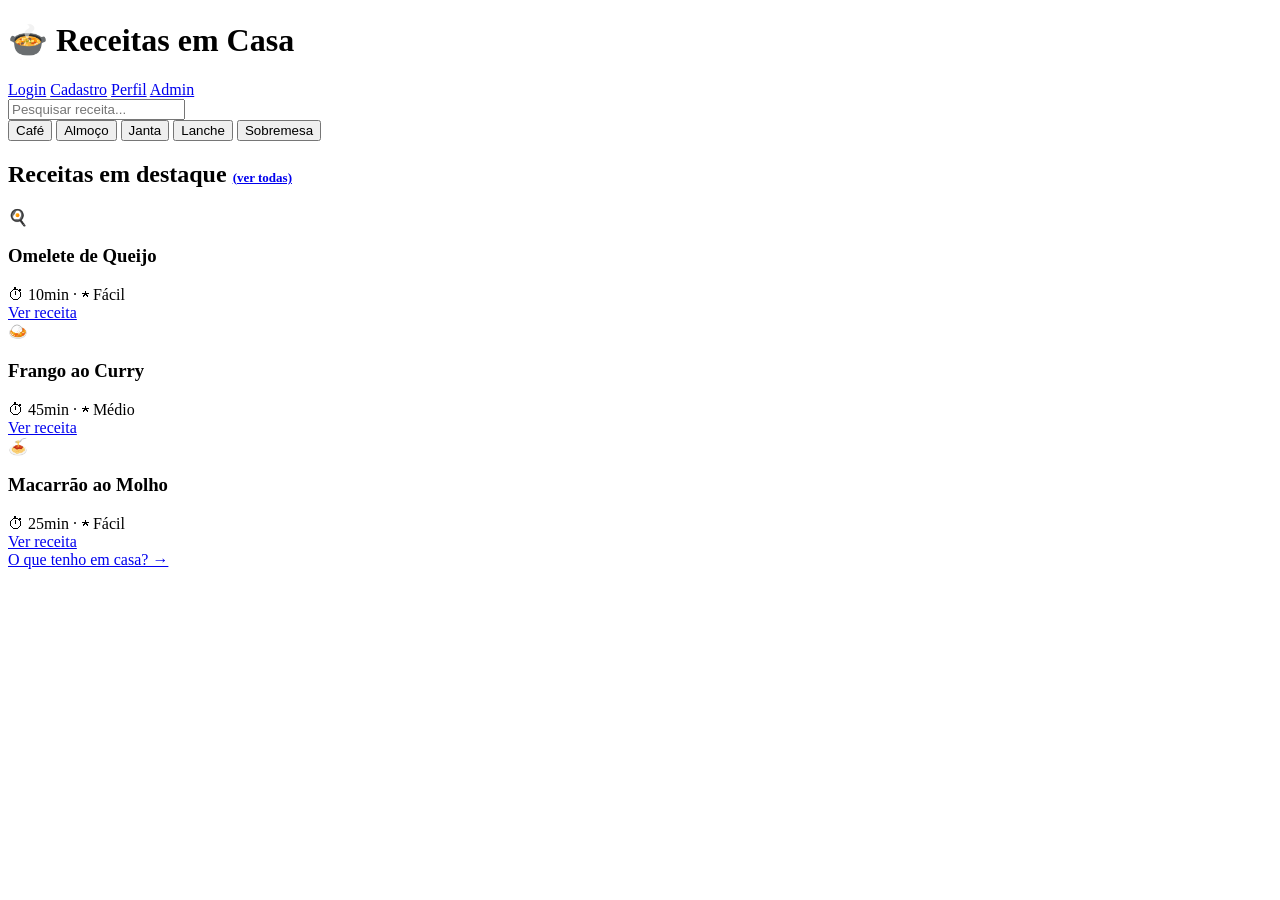
==== www/index.html @ 83ec2e12 "Add files via upload" ====
<!DOCTYPE html>
<html lang="pt-BR">
<head>
<meta charset="UTF-8">
<meta name="viewport" content="width=device-width, initial-scale=1.0">
<title>Receitas em Casa</title>
<link rel="stylesheet" href="css/style.css">
</head>
<body>

  <div class="pagina-inicial">

    <div class="top-bar">
      <h1>🍲 Receitas em Casa</h1>
      <div class="botoes">
        <a href="login.html" class="entrar">Login</a>
        <a href="cadastro.html" class="cadastrar">Cadastro</a>
        <a href="perfil.html" class="entrar">Perfil</a>
        <a href="admin.html" class="entrar">Admin</a>
      </div>
    </div>

    <input type="text" class="busca" placeholder="Pesquisar receita...">

    <div class="categorias">
      <button type="button">Café</button>
      <button type="button">Almoço</button>
      <button type="button">Janta</button>
      <button type="button">Lanche</button>
      <button type="button">Sobremesa</button>
    </div>

    <h2 class="secao-titulo">Receitas em destaque <a href="lista.html" style="font-size: 13px;">(ver todas)</a></h2>

    <!-- dados mockados: ainda não há back-end nem banco conectado -->
    <div class="grid-receitas">
      <div class="receita-card">
        <div class="foto">🍳</div>
        <div class="info">
          <h3>Omelete de Queijo</h3>
          <div class="meta">⏱ 10min · ★ Fácil</div>
          <a href="detalhe.html">Ver receita</a>
        </div>
      </div>

      <div class="receita-card">
        <div class="foto">🍛</div>
        <div class="info">
          <h3>Frango ao Curry</h3>
          <div class="meta">⏱ 45min · ★ Médio</div>
          <a href="detalhe.html">Ver receita</a>
        </div>
      </div>

      <div class="receita-card">
        <div class="foto">🍝</div>
        <div class="info">
          <h3>Macarrão ao Molho</h3>
          <div class="meta">⏱ 25min · ★ Fácil</div>
          <a href="detalhe.html">Ver receita</a>
        </div>
      </div>
    </div>

    <a href="o-que-tenho.html" class="destaque-outro">O que tenho em casa? →</a>

  </div>

</body>
</html>
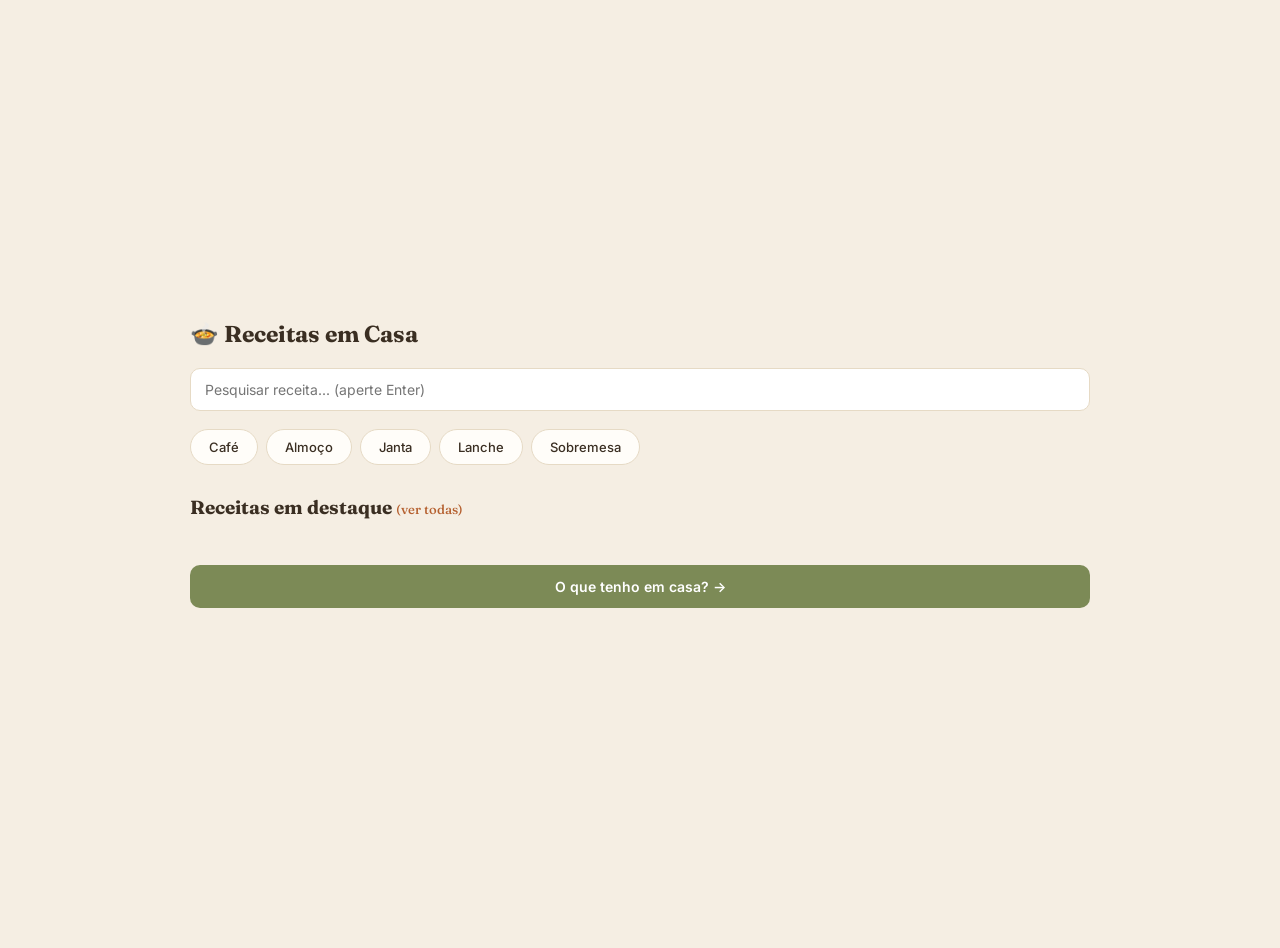
==== commit a765590a: "Add files via upload" ====
--- a/www/index.html
+++ b/www/index.html
@@ -12,59 +12,30 @@
 
     <div class="top-bar">
       <h1>🍲 Receitas em Casa</h1>
-      <div class="botoes">
-        <a href="login.html" class="entrar">Login</a>
-        <a href="cadastro.html" class="cadastrar">Cadastro</a>
-        <a href="perfil.html" class="entrar">Perfil</a>
-        <a href="admin.html" class="entrar">Admin</a>
-      </div>
+      <div class="botoes" id="botoesTopo"></div>
     </div>
 
-    <input type="text" class="busca" placeholder="Pesquisar receita...">
+    <input type="text" id="buscaHome" class="busca" placeholder="Pesquisar receita... (aperte Enter)">
 
     <div class="categorias">
-      <button type="button">Café</button>
-      <button type="button">Almoço</button>
-      <button type="button">Janta</button>
-      <button type="button">Lanche</button>
-      <button type="button">Sobremesa</button>
+      <a href="lista.html?categoria=cafe">Café</a>
+      <a href="lista.html?categoria=almoco">Almoço</a>
+      <a href="lista.html?categoria=janta">Janta</a>
+      <a href="lista.html?categoria=lanche">Lanche</a>
+      <a href="lista.html?categoria=sobremesa">Sobremesa</a>
     </div>
 
     <h2 class="secao-titulo">Receitas em destaque <a href="lista.html" style="font-size: 13px;">(ver todas)</a></h2>
 
-    <!-- dados mockados: ainda não há back-end nem banco conectado -->
-    <div class="grid-receitas">
-      <div class="receita-card">
-        <div class="foto">🍳</div>
-        <div class="info">
-          <h3>Omelete de Queijo</h3>
-          <div class="meta">⏱ 10min · ★ Fácil</div>
-          <a href="detalhe.html">Ver receita</a>
-        </div>
-      </div>
-
-      <div class="receita-card">
-        <div class="foto">🍛</div>
-        <div class="info">
-          <h3>Frango ao Curry</h3>
-          <div class="meta">⏱ 45min · ★ Médio</div>
-          <a href="detalhe.html">Ver receita</a>
-        </div>
-      </div>
-
-      <div class="receita-card">
-        <div class="foto">🍝</div>
-        <div class="info">
-          <h3>Macarrão ao Molho</h3>
-          <div class="meta">⏱ 25min · ★ Fácil</div>
-          <a href="detalhe.html">Ver receita</a>
-        </div>
-      </div>
-    </div>
+    <!-- os cards de destaque são só os 3 primeiros do banco de dados mockado -->
+    <div class="grid-receitas" id="listaDestaque"></div>
 
     <a href="o-que-tenho.html" class="destaque-outro">O que tenho em casa? →</a>
 
   </div>
 
+  <script src="js/dados.js"></script>
+  <script src="js/favoritos-helper.js"></script>
+  <script src="js/home.js"></script>
 </body>
 </html>
--- a/www/css/style.css
+++ b/www/css/style.css
@@ -0,0 +1,422 @@
+@import url('https://fonts.googleapis.com/css2?family=Fraunces:wght@600&family=Inter:wght@400;500;600&display=swap');
+
+body {
+  font-family: 'Inter', Arial, sans-serif;
+  background: #F5EEE3;
+  color: #3A2E22;
+  display: flex;
+  justify-content: center;
+  align-items: center;
+  min-height: 100vh;
+  margin: 0;
+  padding: 24px 16px;
+}
+
+.card {
+  background: #FFFDF9;
+  border: 1px solid #E6DAC5;
+  border-radius: 12px;
+  padding: 36px 32px;
+  width: 100%;
+  max-width: 340px;
+  text-align: center;
+  box-sizing: border-box;
+  box-shadow: 0 4px 14px rgba(58, 46, 34, 0.06);
+}
+
+h1 {
+  font-family: 'Fraunces', serif;
+  font-size: 23px;
+  margin-bottom: 4px;
+}
+
+p.subtitle {
+  color: #8A7A68;
+  font-size: 14px;
+  margin-bottom: 22px;
+}
+
+label {
+  display: block;
+  text-align: left;
+  font-size: 13px;
+  font-weight: 500;
+  margin-bottom: 6px;
+}
+
+input {
+  width: 100%;
+  padding: 11px 12px;
+  margin-bottom: 16px;
+  border: 1px solid #E6DAC5;
+  border-radius: 8px;
+  font-size: 14px;
+  font-family: 'Inter', Arial, sans-serif;
+  box-sizing: border-box;
+}
+
+input:focus {
+  outline: none;
+  border-color: #B5602F;
+}
+
+.checkboxes {
+  text-align: left;
+  margin: 4px 0 20px;
+}
+
+.checkboxes label {
+  display: inline-flex;
+  align-items: center;
+  gap: 6px;
+  font-size: 13px;
+  font-weight: 400;
+  width: 47%;
+  margin-bottom: 8px;
+}
+
+.checkboxes input {
+  width: auto;
+  margin: 0;
+}
+
+button {
+  width: 100%;
+  padding: 11px;
+  background: #B5602F;
+  color: white;
+  border: none;
+  border-radius: 8px;
+  font-size: 14px;
+  font-weight: 600;
+  cursor: pointer;
+  margin-top: 6px;
+  transition: background 0.15s ease;
+}
+
+button:hover {
+  background: #8F4A24;
+}
+
+.link {
+  font-size: 14px;
+  margin-top: 18px;
+  color: #8A7A68;
+}
+
+a {
+  color: #B5602F;
+  font-weight: 500;
+  text-decoration: none;
+}
+
+a:hover {
+  text-decoration: underline;
+}
+
+@media (max-width: 380px) {
+  .card {
+    padding: 28px 22px;
+  }
+}
+
+/* ===== Página inicial ===== */
+
+.top-bar {
+  width: 100%;
+  max-width: 900px;
+  display: flex;
+  justify-content: space-between;
+  align-items: center;
+  margin-bottom: 20px;
+  flex-wrap: wrap;
+  gap: 12px;
+}
+
+.top-bar h1 {
+  margin: 0;
+}
+
+.top-bar .botoes a {
+  display: inline-block;
+  margin-left: 10px;
+  padding: 9px 18px;
+  border-radius: 8px;
+  font-size: 14px;
+  font-weight: 600;
+  text-decoration: none;
+}
+
+.top-bar .botoes .entrar {
+  color: #B5602F;
+  border: 1px solid #B5602F;
+}
+
+.top-bar .botoes .cadastrar {
+  background: #B5602F;
+  color: white;
+}
+
+.pagina-inicial {
+  width: 100%;
+  max-width: 900px;
+}
+
+.busca {
+  width: 100%;
+  padding: 12px 14px;
+  border: 1px solid #E6DAC5;
+  border-radius: 10px;
+  font-size: 14px;
+  font-family: 'Inter', Arial, sans-serif;
+  margin-bottom: 18px;
+  box-sizing: border-box;
+}
+
+.categorias {
+  display: flex;
+  flex-wrap: wrap;
+  gap: 8px;
+  margin-bottom: 30px;
+}
+
+.categorias button,
+.categorias a {
+  width: auto;
+  margin: 0;
+  padding: 9px 18px;
+  background: #FFFDF9;
+  color: #3A2E22;
+  font-weight: 500;
+  border: 1px solid #E6DAC5;
+  border-radius: 999px;
+  font-size: 13px;
+  text-decoration: none;
+  display: inline-block;
+}
+
+.categorias button:hover,
+.categorias a:hover {
+  background: #F5EEE3;
+}
+
+h2.secao-titulo {
+  font-family: 'Fraunces', serif;
+  font-size: 19px;
+  margin-bottom: 16px;
+}
+
+.grid-receitas {
+  display: grid;
+  grid-template-columns: repeat(auto-fit, minmax(220px, 1fr));
+  gap: 18px;
+  margin-bottom: 30px;
+}
+
+.receita-card {
+  background: #FFFDF9;
+  border: 1px solid #E6DAC5;
+  border-radius: 12px;
+  overflow: hidden;
+  text-align: left;
+  box-shadow: 0 4px 14px rgba(58, 46, 34, 0.05);
+}
+
+.receita-card .foto {
+  height: 120px;
+  background: #EFE3D0;
+  display: flex;
+  align-items: center;
+  justify-content: center;
+  font-size: 34px;
+}
+
+.receita-card .info {
+  padding: 16px;
+}
+
+.receita-card .info h3 {
+  font-family: 'Fraunces', serif;
+  font-size: 16px;
+  margin: 0 0 8px;
+}
+
+.receita-card .info .meta {
+  color: #8A7A68;
+  font-size: 13px;
+  margin-bottom: 12px;
+}
+
+.receita-card .info a {
+  font-size: 13px;
+}
+
+.destaque-outro {
+  display: block;
+  text-align: center;
+  background: #7C8A56;
+  color: white !important;
+  padding: 13px;
+  border-radius: 10px;
+  text-decoration: none;
+  font-weight: 600;
+  font-size: 14px;
+  margin-bottom: 20px;
+}
+
+/* ===== Lista de receitas ===== */
+
+.filtro {
+  width: 100%;
+  padding: 10px 12px;
+  margin-bottom: 22px;
+  border: 1px solid #E6DAC5;
+  border-radius: 8px;
+  font-size: 14px;
+  font-family: 'Inter', Arial, sans-serif;
+  background: #FFFDF9;
+}
+
+.voltar {
+  display: inline-block;
+  margin-bottom: 16px;
+  font-size: 14px;
+}
+
+/* ===== Detalhe da receita ===== */
+
+.receita-detalhe {
+  width: 100%;
+  max-width: 500px;
+}
+
+.receita-detalhe .foto-grande {
+  height: 200px;
+  background: #EFE3D0;
+  border-radius: 12px;
+  display: flex;
+  align-items: center;
+  justify-content: center;
+  font-size: 60px;
+  margin-bottom: 18px;
+}
+
+.receita-detalhe h1 {
+  text-align: left;
+  margin-bottom: 6px;
+}
+
+.receita-detalhe .meta {
+  color: #8A7A68;
+  font-size: 14px;
+  margin-bottom: 20px;
+}
+
+.receita-detalhe h3 {
+  font-family: 'Fraunces', serif;
+  font-size: 16px;
+  margin-bottom: 10px;
+  margin-top: 22px;
+}
+
+.receita-detalhe ul,
+.receita-detalhe ol {
+  padding-left: 20px;
+  font-size: 14px;
+  line-height: 1.7;
+}
+
+.acoes {
+  display: flex;
+  gap: 10px;
+  margin-top: 22px;
+}
+
+.acoes button {
+  width: auto;
+  flex: 1;
+  background: #FFFDF9;
+  color: #3A2E22;
+  border: 1px solid #E6DAC5;
+  font-weight: 500;
+}
+
+.acoes button.favoritado {
+  background: #B5602F;
+  color: white;
+  border-color: #B5602F;
+}
+
+/* ===== O que tenho em casa? ===== */
+
+#listaResultado {
+  display: none;
+}
+
+/* ===== Painel admin ===== */
+
+.lista-admin {
+  margin-bottom: 24px;
+}
+
+.item-admin {
+  display: flex;
+  justify-content: space-between;
+  align-items: center;
+  padding: 12px 0;
+  border-bottom: 1px solid #E6DAC5;
+  font-size: 14px;
+}
+
+.item-admin span:last-child a {
+  margin-left: 10px;
+  font-size: 13px;
+}
+
+/* ===== Avaliação por estrelas ===== */
+
+.estrelas {
+  display: flex;
+  gap: 4px;
+  font-size: 22px;
+  cursor: pointer;
+}
+
+.estrelas span {
+  color: #E6DAC5;
+}
+
+.estrelas span.ativa {
+  color: #D9A441;
+}
+
+/* ===== Remover dos favoritos ===== */
+
+.remover {
+  width: auto;
+  background: none;
+  border: none;
+  color: #A8402A;
+  font-size: 13px;
+  font-weight: 500;
+  padding: 0;
+  margin: 0 0 0 12px;
+  cursor: pointer;
+}
+
+.fav-card {
+  width: auto;
+  background: none;
+  border: none;
+  color: #B5602F;
+  font-size: 13px;
+  font-weight: 500;
+  padding: 0;
+  margin: 0 0 0 12px;
+  cursor: pointer;
+}
+
+.fav-card.favoritado {
+  color: #8F4A24;
+  font-weight: 600;
+}
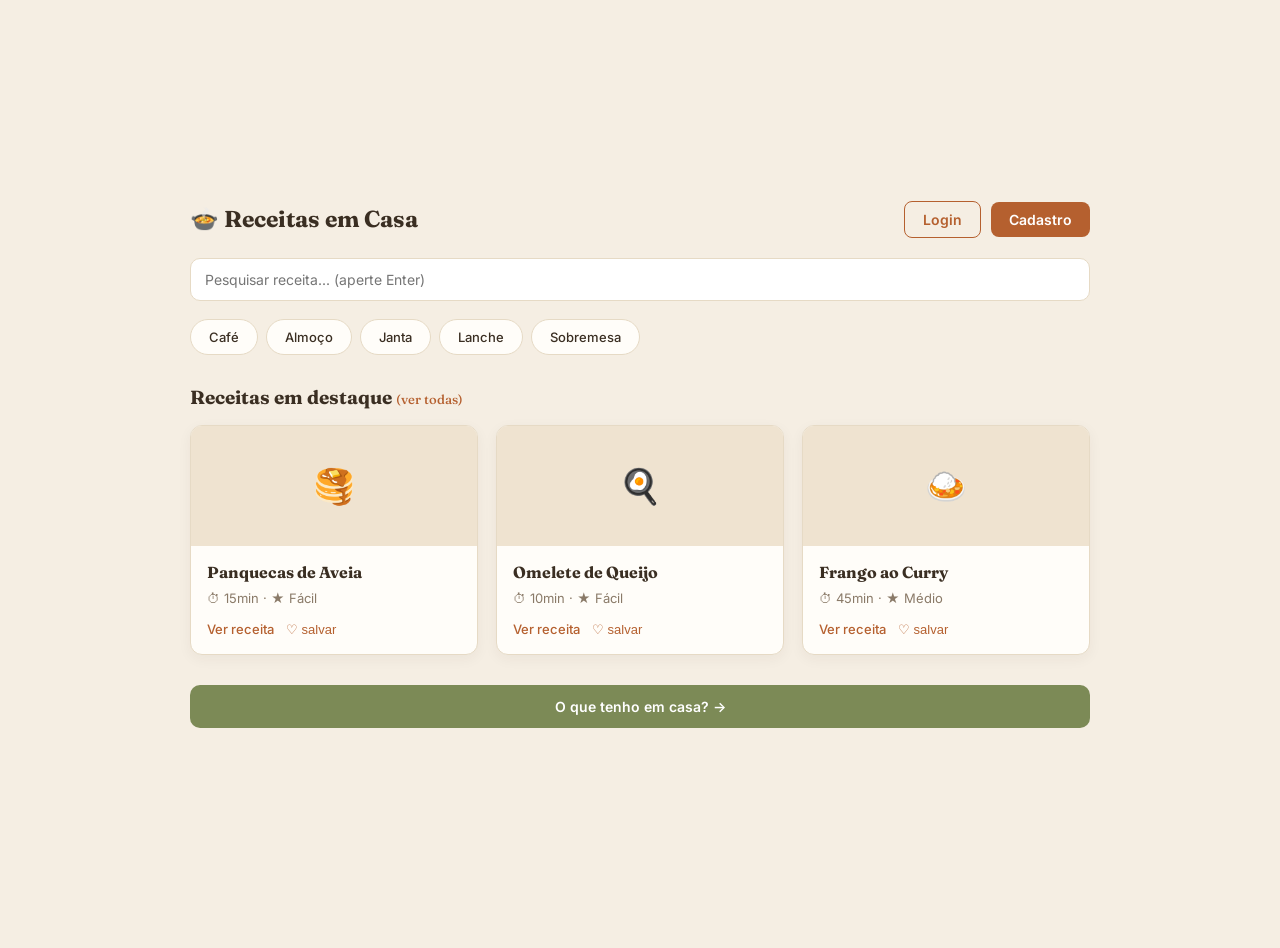
==== commit a6d45863: "Página Inicial" ====
--- a/www/index.html
+++ b/www/index.html
@@ -1,3 +1,5 @@
+<!-- Página inicial com acesso às principais funcionalidades. -->
+
 <!DOCTYPE html>
 <html lang="pt-BR">
 <head>
@@ -7,6 +9,7 @@
 <link rel="stylesheet" href="css/style.css">
 </head>
 <body>
+
 
   <div class="pagina-inicial">
 
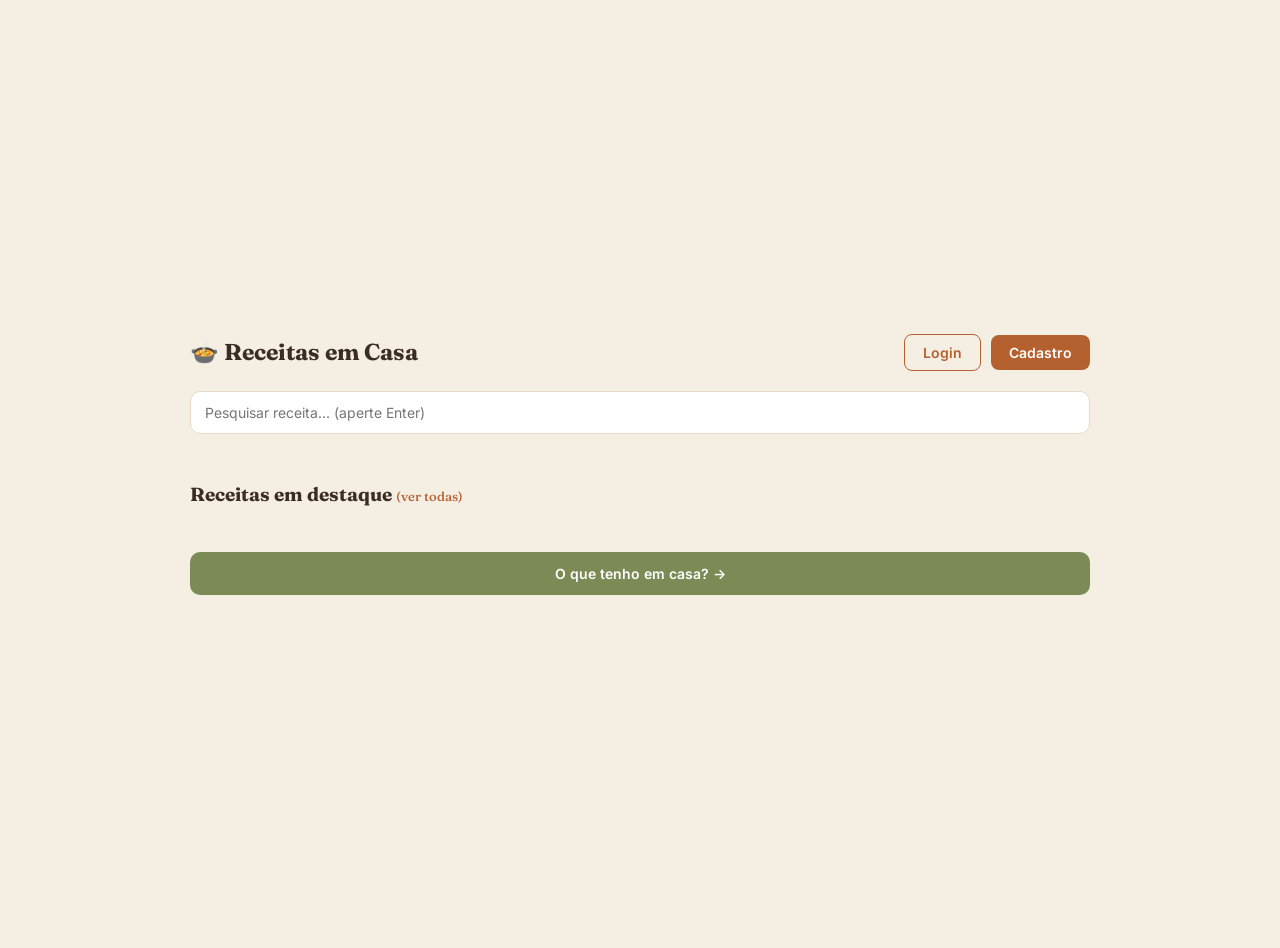
==== commit 91f564d8: "Atualiza receitas, categorias e avaliacoes" ====
--- a/www/index.html
+++ b/www/index.html
@@ -20,13 +20,7 @@
 
     <input type="text" id="buscaHome" class="busca" placeholder="Pesquisar receita... (aperte Enter)">
 
-    <div class="categorias">
-      <a href="lista.html?categoria=cafe">Café</a>
-      <a href="lista.html?categoria=almoco">Almoço</a>
-      <a href="lista.html?categoria=janta">Janta</a>
-      <a href="lista.html?categoria=lanche">Lanche</a>
-      <a href="lista.html?categoria=sobremesa">Sobremesa</a>
-    </div>
+    <div class="categorias" id="categoriasHome"></div>
 
     <h2 class="secao-titulo">Receitas em destaque <a href="lista.html" style="font-size: 13px;">(ver todas)</a></h2>
 
@@ -39,6 +33,6 @@
 
   <script src="js/dados.js"></script>
   <script src="js/favoritos-helper.js"></script>
-  <script src="js/home.js"></script>
+  <script src="js/home.js?v=3"></script>
 </body>
 </html>
--- a/www/css/style.css
+++ b/www/css/style.css
@@ -420,3 +420,25 @@
   color: #8F4A24;
   font-weight: 600;
 }
+
+
+/* Textos dos detalhes da receita */
+
+.receita-detalhe #metaReceita + div {
+  color: #3A2E22 !important;
+  font-family: 'Inter', Arial, sans-serif;
+  font-size: 16px !important;
+  line-height: 1.8;
+}
+
+.receita-detalhe #metaReceita + div strong {
+  color: #3A2E22;
+}
+
+.receita-detalhe #ingredientesReceita,
+.receita-detalhe #preparoReceita {
+  font-family: 'Inter', Arial, sans-serif;
+  font-size: 16px;
+  color: #3A2E22;
+  line-height: 1.8;
+}
